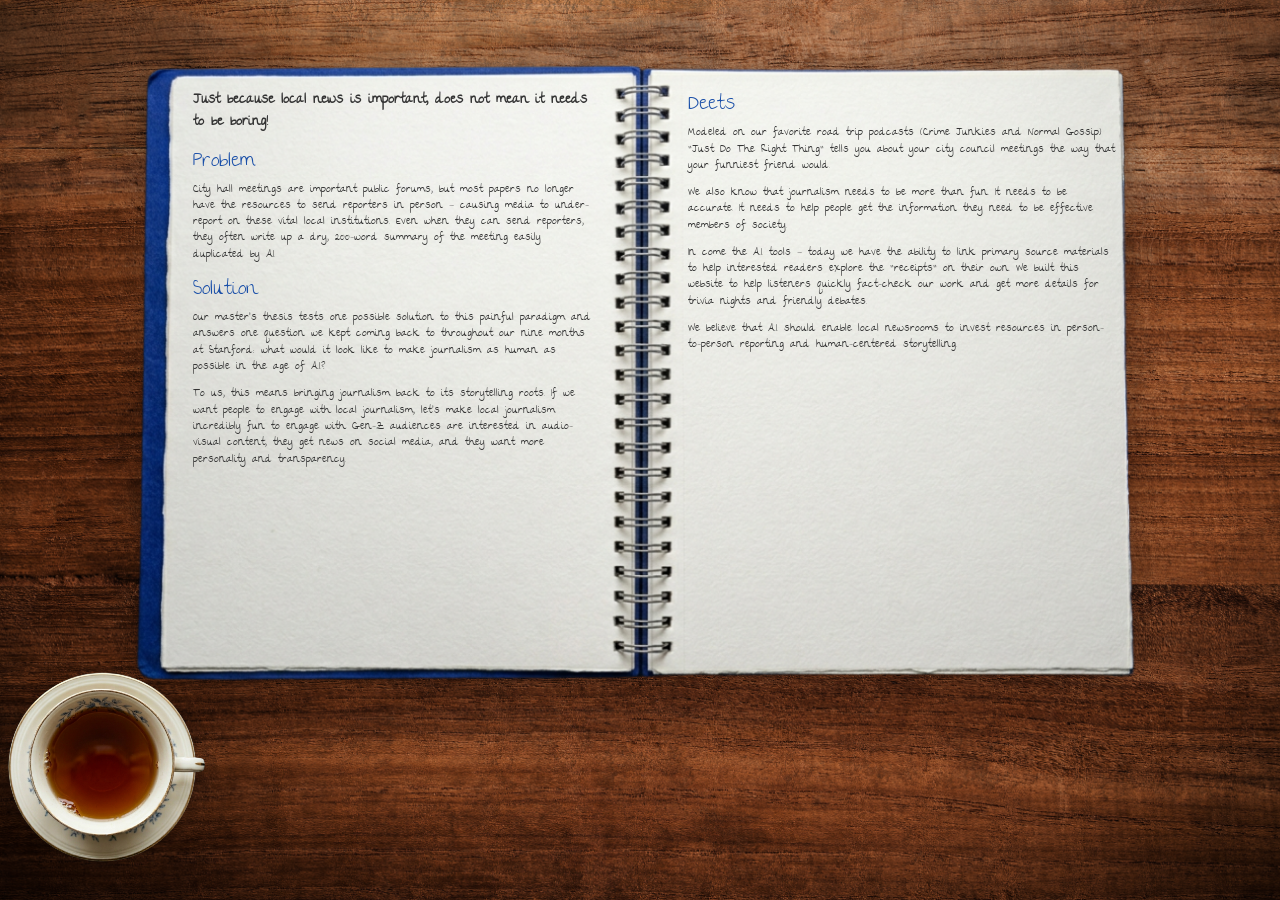
==== about.html @ 514c8c5c "evening edits" ====
<!DOCTYPE html>
<html lang="en">
<head>
  <meta charset="UTF-8">
  <meta name="viewport" content="width=device-width, initial-scale=1.0">
  <title>About — Just Do The Right Thing</title>
  <link rel="preconnect" href="https://fonts.googleapis.com">
  <link href="https://fonts.googleapis.com/css2?family=Caveat:wght@400;600&family=Playfair+Display:ital@1&display=swap" rel="stylesheet">
  <link rel="stylesheet" href="styles.css">
  <style>
    /* Load the Girl Next Door font from local assets */
    @font-face {
      font-family: 'TheGirlNextDoor';
      src: url('assetts/The_Girl_Next_Door/TheGirlNextDoor-Regular.ttf') format('truetype');
    }

    /* Text blocks on each page */
    .about-left-text,
    .about-right-text {
      position: absolute;
      top: 4%;
      left: 4%;
      width: 92%;
      font-family: 'TheGirlNextDoor', cursive;
      font-size: 0.85vw;
      color: #333;
      line-height: 1.5;
      pointer-events: none;
    }

    /* Left page text shifted right to clear the blue ruled edge */
    .about-left-text {
      left: 12%;
      width: 84%;
    }

    /* Paragraph spacing */
    .about-left-text p,
    .about-right-text p {
      margin-bottom: 1em;
    }

    /* Section headings */
    .about-heading {
      display: block;
      font-family: 'TheGirlNextDoor', cursive;
      font-size: 1.6vw;
      color: #1a4fa8;
      margin-top: 0.6em;
      margin-bottom: 0.2em;
    }
    .about-heading:first-child { margin-top: 0; }

    .about-intro-heading {
      display: block;
      font-family: 'TheGirlNextDoor', cursive;
      font-size: 1.1vw;
      font-weight: bold;
      color: #333;
      margin-bottom: 0.8em;
    }

    /* Mobile: font sizes scale up since vw is smaller relative to text */
    @media (max-width: 768px) {
      .about-left-text,
      .about-right-text { font-size: 3.2vw; }
      .about-heading { font-size: 4.2vw; }
    }
  </style>
</head>
<body>

<div class="scene">

  <div class="notebook-wrap">
    <img class="notebook-img" src="assetts/Notebook.png" alt="Open notebook">

    <div class="notebook-overlay">

      <!-- Left page — problem + solution -->
      <div class="nb-page nb-page-left">

        <div class="about-left-text">
          <p class="about-intro-heading">Just because local news is important, does not mean it needs to be boring!</p>

          <span class="about-heading">Problem</span>
          <p>City hall meetings are important public forums, but most papers no longer have the resources to send reporters in person — causing media to under-report on these vital local institutions. Even when they can send reporters, they often write up a dry, 200-word summary of the meeting easily duplicated by AI.</p>

          <span class="about-heading">Solution</span>
          <p>Our master's thesis tests one possible solution to this painful paradigm and answers one question we kept coming back to throughout our nine months at Stanford: what would it look like to make journalism as human as possible in the age of A.I.?</p>
          <p>To us, this means bringing journalism back to its storytelling roots. If we want people to engage with local journalism, let's make local journalism incredibly fun to engage with. Gen-Z audiences are interested in audio-visual content, they get news on social media, and they want more personality and transparency.</p>
        </div>

      </div><!-- /.nb-page-left -->

      <!-- Right page — the deets -->
      <div class="nb-page nb-page-right">

        <div class="about-right-text">
          <span class="about-heading">Deets</span>
          <p>Modeled on our favorite road trip podcasts (Crime Junkies and Normal Gossip) "Just Do The Right Thing" tells you about your city council meetings the way that your funniest friend would.</p>
          <p>We also know that journalism needs to be more than fun. It needs to be accurate. It needs to help people get the information they need to be effective members of society.</p>
          <p>In come the A.I. tools — today we have the ability to link primary source materials to help interested readers explore the "receipts" on their own. We built this website to help listeners quickly fact-check our work and get more details for trivia nights and friendly debates.</p>
          <p>We believe that A.I. should enable local newsrooms to invest resources in person-to-person reporting and human-centered storytelling.</p>
        </div>

      </div><!-- /.nb-page-right -->

    </div><!-- /.notebook-overlay -->
  </div><!-- /.notebook-wrap -->

  <a href="index.html"><img src="assetts/Tea.png" alt="Tea" class="blanket-item tea-item"></a>

</div>

<script src="script.js"></script>
</body>
</html>
---- styles.css ----
/* ── RESET ─────────────────────────────────────────── */
*, *::before, *::after { box-sizing: border-box; margin: 0; padding: 0; }

html, body {
  height: 100%;
  overflow: hidden;
}

/* ── SCENE ─────────────────────────────────────────── */
.scene {
  position: relative;
  width: 100vw;
  height: 100vh;
  overflow: hidden;
  display: flex;
  align-items: center;
  justify-content: center;
  background: url('assetts/Wood.jpeg') center center / cover no-repeat;
}

/* ── BLANKET ITEMS ─────────────────────────────────── */
.blanket-item {
  position: absolute;
  z-index: 1;  /* below notebook-wrap */
  pointer-events: none;
  filter: drop-shadow(2px 4px 10px rgba(0,0,0,0.25));
}



/* ── NOTEBOOK ──────────────────────────────────────── */
/* Notebook image natural size: 1264×841 (ratio ≈ 1.503) */
.notebook-wrap {
  position: relative;
  width: min(100vw, calc(100vh * 1264 / 841));
  height: min(100vh, calc(100vw * 841 / 1264));
  filter: drop-shadow(0 12px 40px rgba(0,0,0,0.35))
          drop-shadow(0 4px 12px rgba(0,0,0,0.2));
}

.notebook-img {
  display: block;
  width: 100%;
  height: 100%;
}

/* ── OVERLAY ───────────────────────────────────────── */
.notebook-overlay {
  position: absolute;
  inset: 0;
  pointer-events: none;
  z-index: 10;
}

/* ── PAGE CONTAINERS ───────────────────────────────────
   Percentages derived from pixel measurements of Notebook.png (1264×841):
     Left page:  x 10.6%–48.0%, y 4.9%–76.9%
     Right page: x 52.3%–88.6%, y 4.9%–76.9%
   ────────────────────────────────────────────────── */
.nb-page {
  position: absolute;
  top: 4.9%;
  height: 72%;        /* 76.9% - 4.9% */
  overflow: hidden;   /* hard boundary — nothing escapes the page */
  pointer-events: none;
}

.nb-page-left {
  left: 10.6%;
  width: 37.4%;       /* 48.0% - 10.6% */
}

.nb-page-right {
  left: 52.3%;
  width: 36.3%;       /* 88.6% - 52.3% */
}

/* ── ITEM BASE ─────────────────────────────────────── */
.nb-item {
  position: absolute;
  pointer-events: auto;
  cursor: pointer;
  transition: transform 0.16s ease, filter 0.16s ease, box-shadow 0.16s ease;
  filter: drop-shadow(2px 4px 8px rgba(0,0,0,0.22));
}

.nb-item img {
  width: 100%;
  display: block;
  object-fit: contain;
}

.nb-item:hover {
  transform: translateY(-4px) scale(1.04);
  filter: drop-shadow(3px 8px 18px rgba(0,0,0,0.32));
  z-index: 20;
}

.nb-item:active {
  transform: translateY(-1px) scale(1.01);
}

/* Non-interactive items */
.stars-item {
  cursor: default;
  pointer-events: none;
}
.stars-item:hover {
  transform: none;
  filter: drop-shadow(2px 4px 8px rgba(0,0,0,0.22));
}

/* ── LEFT PAGE ITEMS ───────────────────────────────── */

.title-item {
  left: 10%;
  top: -2%;
  width: 60%;
  transform: rotate(-1deg);
}
.title-item:hover {
  transform: rotate(-1deg) translateY(-4px) scale(1.04);
}

.ella-polaroid {
  left: 15%;
  top: 35%;
  width: 38%;
  transform: rotate(3deg);   /* leans right, toward Brie */
}
.ella-polaroid:hover {
  transform: rotate(3deg) translateY(-5px) scale(1.05);
}

.brie-polaroid {
  left: 42%;
  top: 35%;
  width: 40%;
  transform: rotate(-3deg);  /* leans left, toward Ella */
  z-index: 2;
}
.brie-polaroid:hover {
  transform: rotate(-3deg) translateY(-5px) scale(1.05);
}

.stars-item {
  left: 50%;
  top: 5%;
  width: 55%;
  z-index: 1;
}

.stanford-item {
  left: 4%;
  top: 65%;
  width: 44%;
  transform: rotate(-1deg);
}
.stanford-item:hover {
  transform: rotate(-1deg) translateY(-4px) scale(1.04);
}

.about-item {
  left: 10%;
  top: 30%;
  font-family: 'Girl Next Door', cursive;
  font-size: 3.6vw;
  font-weight: 600;
  color: #1a4fa8;
  letter-spacing: 0.02em;
  filter: none;
  border-bottom: 0.2vw solid #1a4fa8;
  line-height: 1;
  padding-bottom: 0.2%;
}
.about-item:hover {
  transform: translateY(-3px);
  filter: none;
  color: #0d3282;
}

.radio-item {
  left: 55%;
  bottom: 2%;
  width: 40%;
  text-align: center;
}

.tune-in {
  font-family: 'TheGirlNextDoor', cursive;
  font-size: 1.4vw;
  color: #333;
  margin-top: 2%;
  text-align: center;
}

/* ── POLAROID FRAMES ───────────────────────────────── */
.nb-polaroid {
  background: #fff;
  padding: 3% 3% 13%;
  filter: none;
  box-shadow: 2px 4px 12px rgba(0,0,0,0.22);
}

.nb-polaroid:hover {
  box-shadow: 4px 10px 22px rgba(0,0,0,0.32);
  filter: none;
}

.polaroid-photo {
  width: 100%;
  aspect-ratio: 1;
  background: #ddd8d0;
  overflow: hidden;
}

.polaroid-photo img {
  width: 100%;
  height: 100%;
  object-fit: cover;
  display: block;
}


/* ── EPISODE META ROW ─────────────────────────────────
   Location / governing body / date strip — sits above the
   video on the right page, visible regardless of active tab.
   Re-use on every episode page by adding .nb-meta-row HTML
   directly inside .nb-page-right.
   ────────────────────────────────────────────────── */
.nb-meta-row {
  position: absolute;
  top: 5%;
  left: 5%;
  width: 90%;
  display: flex;
  border: 0.5px solid #1a3a8f;
  opacity: 0.72;
  pointer-events: none;
  z-index: 5;
}
.nb-meta-row span {
  flex: 1;
  border-right: 1.5px solid #1a3a8f;
  color: #1a3a8f;
  font-family: 'Times New Roman', Times, serif;
  font-weight: bold;
  font-size: 1vw;
  text-align: center;
  padding: 0.5% 1%;
}
.nb-meta-row span:last-child {
  border-right: none;
}

/* ── RIGHT PAGE ITEMS ──────────────────────────────── */

.film-item {
  left: 0%;
  top: 1%;
  width: 120%;
}

.platform-item {
  left: 8%;
  top: 45%;
  width: 82%;
}

/* Platform icons — same size, evenly spaced below film strip */
.platform-spotify,
.platform-youtube,
.platform-itunes {
  top: 72%;
  width: 24%;
}

.platform-spotify { left: 5%; }
.platform-youtube { left: 38%; }
.platform-itunes  { left: 71%; }

.vibecheck-item {
  left: 3%;
  top: 58%;
  width: 44%;
}

/* ── NO-ASSET LABELS ───────────────────────────────── */
.no-asset-label {
  font-family: monospace;
  font-size: 1.1vw;
  color: rgba(0,0,0,0.28);
  border: 1px dashed rgba(0,0,0,0.18);
  padding: 6% 10%;
  border-radius: 2px;
  white-space: nowrap;
  display: block;
  text-align: center;
}


/* ── TEA ───────────────────────────────────────────── */
.tea-item {
  position: absolute;
  bottom: 4%;
  right: 78%;
  width: 28vw;
  cursor: pointer;
  z-index: 5;
  pointer-events: auto;
}

/* ── SMALL SCREEN — single page view ──────────────── */
@media (max-width: 768px) {
  .notebook-wrap {
    position: absolute;
    top: 0;
    left: 0;
    width: 100%;
    height: 100%;
    overflow: hidden;
  }

  .notebook-img {
    position: absolute;
    height: 100vh;
    width: auto;
    max-width: none;
    max-height: none;
    left: 50%;
    top: 50%;
    transform: translate(-29%, -50%);
  }

  .notebook-overlay { display: none; }
}
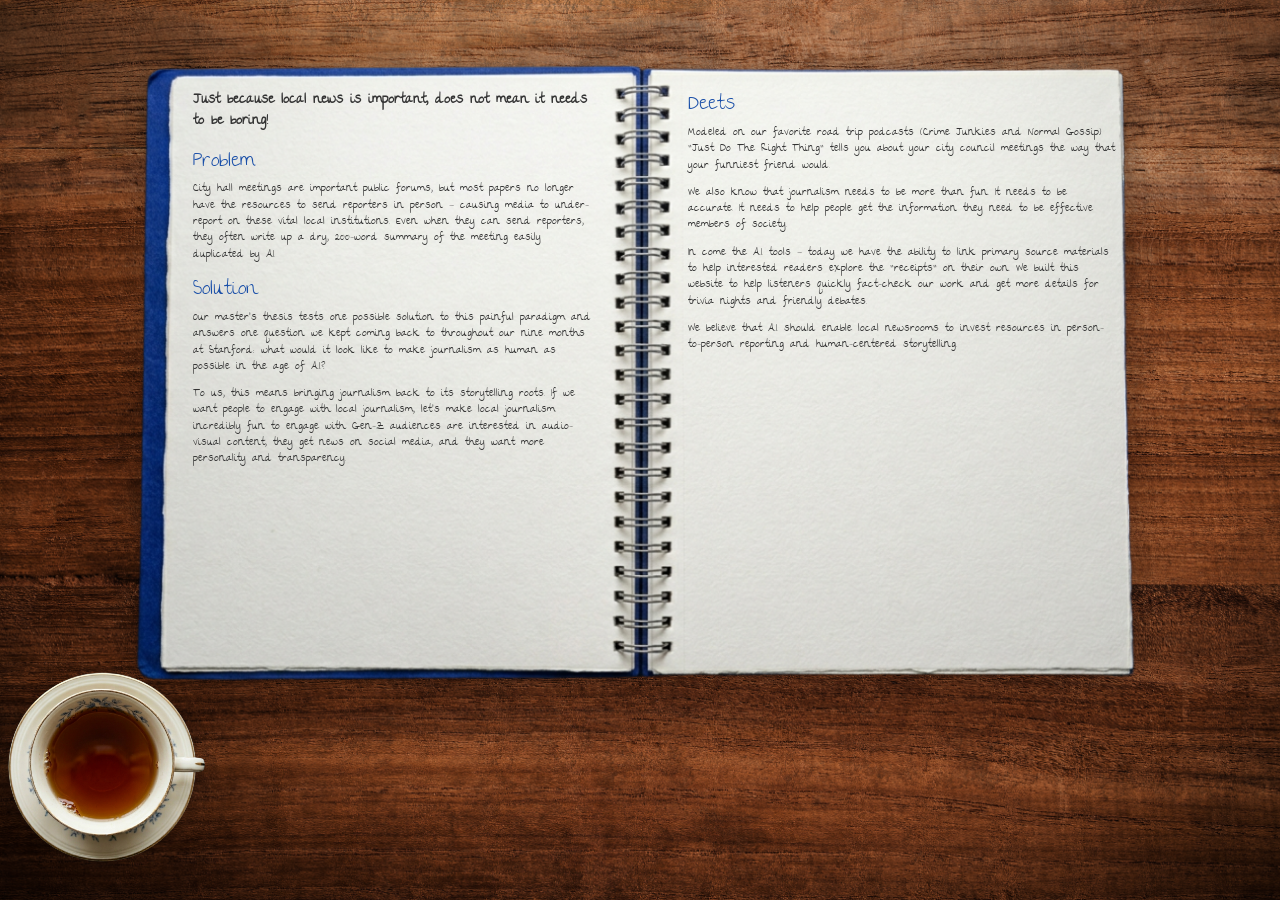
==== commit 3a06c701: "youtube link!" ====
--- a/about.html
+++ b/about.html
@@ -22,7 +22,7 @@
       left: 4%;
       width: 92%;
       font-family: 'TheGirlNextDoor', cursive;
-      font-size: 0.85vw;
+      font-size: 0.85cqw;
       color: #333;
       line-height: 1.5;
       pointer-events: none;
@@ -44,7 +44,7 @@
     .about-heading {
       display: block;
       font-family: 'TheGirlNextDoor', cursive;
-      font-size: 1.6vw;
+      font-size: 1.6cqw;
       color: #1a4fa8;
       margin-top: 0.6em;
       margin-bottom: 0.2em;
@@ -54,7 +54,7 @@
     .about-intro-heading {
       display: block;
       font-family: 'TheGirlNextDoor', cursive;
-      font-size: 1.1vw;
+      font-size: 1.1cqw;
       font-weight: bold;
       color: #333;
       margin-bottom: 0.8em;
@@ -63,8 +63,8 @@
     /* Mobile: font sizes scale up since vw is smaller relative to text */
     @media (max-width: 768px) {
       .about-left-text,
-      .about-right-text { font-size: 3.2vw; }
-      .about-heading { font-size: 4.2vw; }
+      .about-right-text { font-size: 3.2cqw; }
+      .about-heading { font-size: 4.2cqw; }
     }
   </style>
 </head>
--- a/styles.css
+++ b/styles.css
@@ -34,6 +34,7 @@
   position: relative;
   width: min(100vw, calc(100vh * 1264 / 841));
   height: min(100vh, calc(100vw * 841 / 1264));
+  container-type: inline-size;  /* cqw units inside track notebook width, not viewport */
   filter: drop-shadow(0 12px 40px rgba(0,0,0,0.35))
           drop-shadow(0 4px 12px rgba(0,0,0,0.2));
 }
@@ -164,12 +165,12 @@
   left: 10%;
   top: 30%;
   font-family: 'Girl Next Door', cursive;
-  font-size: 3.6vw;
+  font-size: 3.6cqw;
   font-weight: 600;
   color: #1a4fa8;
   letter-spacing: 0.02em;
   filter: none;
-  border-bottom: 0.2vw solid #1a4fa8;
+  border-bottom: 0.2cqw solid #1a4fa8;
   line-height: 1;
   padding-bottom: 0.2%;
 }
@@ -188,7 +189,7 @@
 
 .tune-in {
   font-family: 'TheGirlNextDoor', cursive;
-  font-size: 1.4vw;
+  font-size: 1.4cqw;
   color: #333;
   margin-top: 2%;
   text-align: center;
@@ -245,7 +246,7 @@
   color: #1a3a8f;
   font-family: 'Times New Roman', Times, serif;
   font-weight: bold;
-  font-size: 1vw;
+  font-size: 1cqw;
   text-align: center;
   padding: 0.5% 1%;
 }
@@ -288,7 +289,7 @@
 /* ── NO-ASSET LABELS ───────────────────────────────── */
 .no-asset-label {
   font-family: monospace;
-  font-size: 1.1vw;
+  font-size: 1.1cqw;
   color: rgba(0,0,0,0.28);
   border: 1px dashed rgba(0,0,0,0.18);
   padding: 6% 10%;
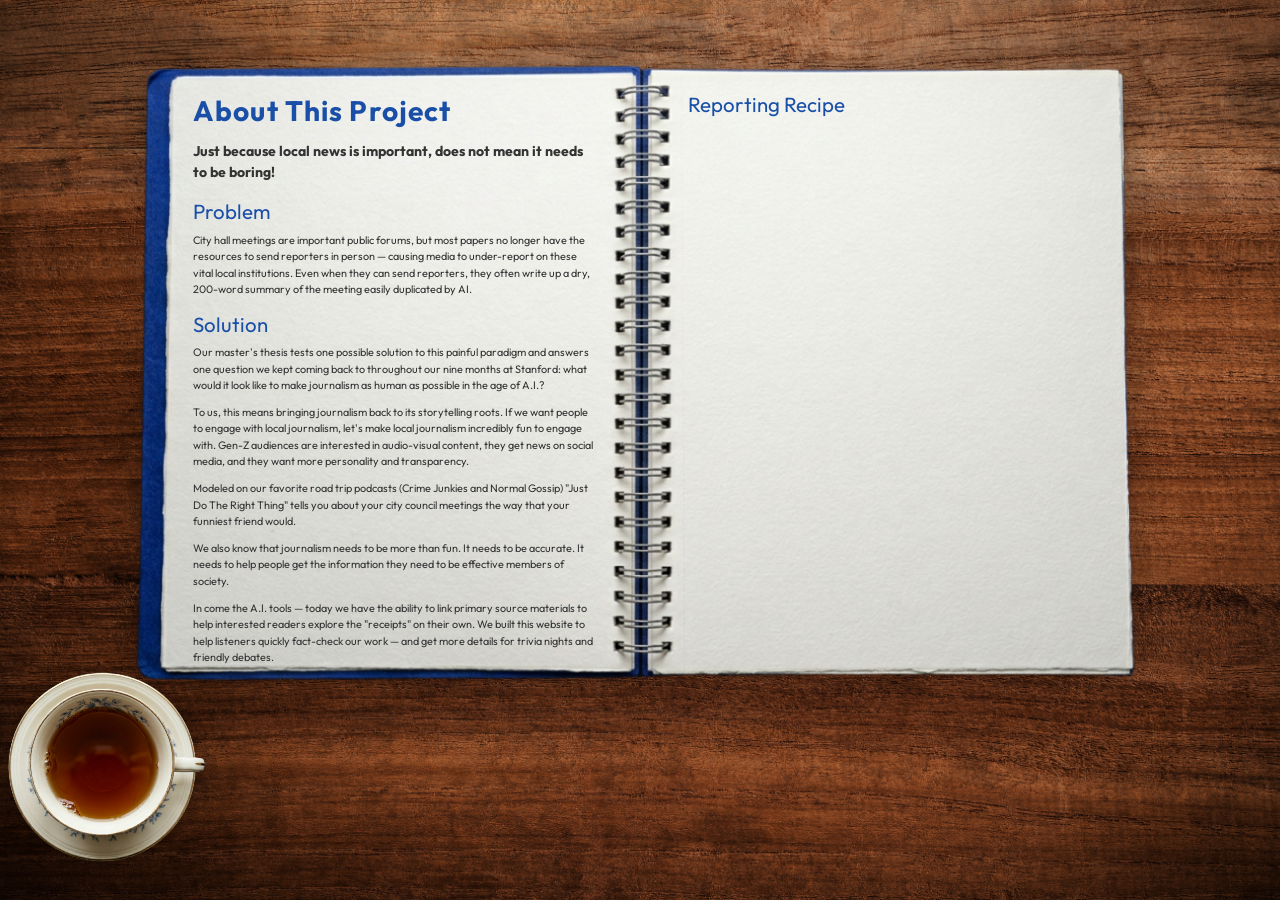
==== commit f46ce3d9: "final push pre-clean up" ====
--- a/about.html
+++ b/about.html
@@ -8,10 +8,9 @@
   <link href="https://fonts.googleapis.com/css2?family=Caveat:wght@400;600&family=Playfair+Display:ital@1&display=swap" rel="stylesheet">
   <link rel="stylesheet" href="styles.css">
   <style>
-    /* Load the Girl Next Door font from local assets */
     @font-face {
-      font-family: 'TheGirlNextDoor';
-      src: url('assetts/The_Girl_Next_Door/TheGirlNextDoor-Regular.ttf') format('truetype');
+      font-family: 'Outfit';
+      src: url('assetts/Outfit/Outfit-VariableFont_wght.ttf') format('truetype');
     }
 
     /* Text blocks on each page */
@@ -21,7 +20,7 @@
       top: 4%;
       left: 4%;
       width: 92%;
-      font-family: 'TheGirlNextDoor', cursive;
+      font-family: 'Outfit', sans-serif;
       font-size: 0.85cqw;
       color: #333;
       line-height: 1.5;
@@ -43,7 +42,7 @@
     /* Section headings */
     .about-heading {
       display: block;
-      font-family: 'TheGirlNextDoor', cursive;
+      font-family: 'Outfit', sans-serif;
       font-size: 1.6cqw;
       color: #1a4fa8;
       margin-top: 0.6em;
@@ -51,9 +50,19 @@
     }
     .about-heading:first-child { margin-top: 0; }
 
+    .about-page-title {
+      display: block;
+      font-family: 'Outfit', sans-serif;
+      font-size: 2.2cqw;
+      font-weight: 700;
+      color: #1a4fa8;
+      letter-spacing: 0.04em;
+      margin-bottom: 0.3em;
+    }
+
     .about-intro-heading {
       display: block;
-      font-family: 'TheGirlNextDoor', cursive;
+      font-family: 'Outfit', sans-serif;
       font-size: 1.1cqw;
       font-weight: bold;
       color: #333;
@@ -81,6 +90,7 @@
       <div class="nb-page nb-page-left">
 
         <div class="about-left-text">
+          <span class="about-page-title">About This Project</span>
           <p class="about-intro-heading">Just because local news is important, does not mean it needs to be boring!</p>
 
           <span class="about-heading">Problem</span>
@@ -89,6 +99,10 @@
           <span class="about-heading">Solution</span>
           <p>Our master's thesis tests one possible solution to this painful paradigm and answers one question we kept coming back to throughout our nine months at Stanford: what would it look like to make journalism as human as possible in the age of A.I.?</p>
           <p>To us, this means bringing journalism back to its storytelling roots. If we want people to engage with local journalism, let's make local journalism incredibly fun to engage with. Gen-Z audiences are interested in audio-visual content, they get news on social media, and they want more personality and transparency.</p>
+          <p>Modeled on our favorite road trip podcasts (Crime Junkies and Normal Gossip) "Just Do The Right Thing" tells you about your city council meetings the way that your funniest friend would.</p>
+          <p>We also know that journalism needs to be more than fun. It needs to be accurate. It needs to help people get the information they need to be effective members of society.</p>
+          <p>In come the A.I. tools — today we have the ability to link primary source materials to help interested readers explore the "receipts" on their own. We built this website to help listeners quickly fact-check our work — and get more details for trivia nights and friendly debates.</p>
+          <p>We believe that A.I. should enable local newsrooms to invest resources in person-to-person reporting and human-centered storytelling. These tools in no way replaced our reporting or informed our editorial framing. They helped us move faster and deliver more.</p>
         </div>
 
       </div><!-- /.nb-page-left -->
@@ -97,11 +111,7 @@
       <div class="nb-page nb-page-right">
 
         <div class="about-right-text">
-          <span class="about-heading">Deets</span>
-          <p>Modeled on our favorite road trip podcasts (Crime Junkies and Normal Gossip) "Just Do The Right Thing" tells you about your city council meetings the way that your funniest friend would.</p>
-          <p>We also know that journalism needs to be more than fun. It needs to be accurate. It needs to help people get the information they need to be effective members of society.</p>
-          <p>In come the A.I. tools — today we have the ability to link primary source materials to help interested readers explore the "receipts" on their own. We built this website to help listeners quickly fact-check our work and get more details for trivia nights and friendly debates.</p>
-          <p>We believe that A.I. should enable local newsrooms to invest resources in person-to-person reporting and human-centered storytelling.</p>
+          <span class="about-heading">Reporting Recipe</span>
         </div>
 
       </div><!-- /.nb-page-right -->
--- a/styles.css
+++ b/styles.css
@@ -116,112 +116,81 @@
 .title-item {
   left: 10%;
   top: -2%;
-  width: 60%;
+  width: 80%;
   transform: rotate(-1deg);
 }
 .title-item:hover {
   transform: rotate(-1deg) translateY(-4px) scale(1.04);
 }
 
+/* Group container — the whole unit lifts and clicks together */
+.team-polaroid-group {
+  left: 35%;
+  top: 37%;
+  width: 65%;
+  height: 60%;
+}
+
+/* Positions are now relative to the group, not the page */
 .ella-polaroid {
-  left: 15%;
-  top: 35%;
-  width: 38%;
-  transform: rotate(3deg);   /* leans right, toward Brie */
-}
-.ella-polaroid:hover {
-  transform: rotate(3deg) translateY(-5px) scale(1.05);
+  position: absolute;
+  left: 42%;
+  top: 38%;
+  width: 58%;
+  transform: rotate(3deg);
+}
+.ella-polaroid img {
+  width: 100%;
+  display: block;
+  object-fit: contain;
 }
 
 .brie-polaroid {
-  left: 42%;
-  top: 35%;
-  width: 40%;
-  transform: rotate(-3deg);  /* leans left, toward Ella */
+  position: absolute;
+  left: 6%;
+  top: 5%;
+  width: 62%;
+  transform: rotate(-3deg);
   z-index: 2;
 }
-.brie-polaroid:hover {
-  transform: rotate(-3deg) translateY(-5px) scale(1.05);
+.brie-polaroid img {
+  width: 100%;
+  display: block;
+  object-fit: contain;
 }
 
 .stars-item {
   left: 50%;
-  top: 5%;
+  top: 15%;
   width: 55%;
   z-index: 1;
 }
 
 .stanford-item {
-  left: 4%;
-  top: 65%;
-  width: 44%;
+  left: 2%;
+  top: 50%;
+  width: 64%;
   transform: rotate(-1deg);
 }
 .stanford-item:hover {
   transform: rotate(-1deg) translateY(-4px) scale(1.04);
 }
 
-.about-item {
-  left: 10%;
-  top: 30%;
-  font-family: 'Girl Next Door', cursive;
-  font-size: 3.6cqw;
-  font-weight: 600;
-  color: #1a4fa8;
-  letter-spacing: 0.02em;
-  filter: none;
-  border-bottom: 0.2cqw solid #1a4fa8;
-  line-height: 1;
-  padding-bottom: 0.2%;
-}
-.about-item:hover {
-  transform: translateY(-3px);
-  filter: none;
-  color: #0d3282;
-}
 
 .radio-item {
-  left: 55%;
-  bottom: 2%;
-  width: 40%;
+  left: 50%;
+  bottom: 4%;
+  width: 35%;
   text-align: center;
 }
 
 .tune-in {
   font-family: 'TheGirlNextDoor', cursive;
-  font-size: 1.4cqw;
+  font-size: 1.3cqw;
   color: #333;
   margin-top: 2%;
   text-align: center;
 }
-
-/* ── POLAROID FRAMES ───────────────────────────────── */
-.nb-polaroid {
-  background: #fff;
-  padding: 3% 3% 13%;
-  filter: none;
-  box-shadow: 2px 4px 12px rgba(0,0,0,0.22);
-}
-
-.nb-polaroid:hover {
-  box-shadow: 4px 10px 22px rgba(0,0,0,0.32);
-  filter: none;
-}
-
-.polaroid-photo {
-  width: 100%;
-  aspect-ratio: 1;
-  background: #ddd8d0;
-  overflow: hidden;
-}
-
-.polaroid-photo img {
-  width: 100%;
-  height: 100%;
-  object-fit: cover;
-  display: block;
-}
-
 
 /* ── EPISODE META ROW ─────────────────────────────────
    Location / governing body / date strip — sits above the
@@ -231,7 +200,7 @@
    ────────────────────────────────────────────────── */
 .nb-meta-row {
   position: absolute;
-  top: 5%;
+  top: 6%;
   left: 5%;
   width: 90%;
   display: flex;
@@ -256,11 +225,6 @@
 
 /* ── RIGHT PAGE ITEMS ──────────────────────────────── */
 
-.film-item {
-  left: 0%;
-  top: 1%;
-  width: 120%;
-}
 
 .platform-item {
   left: 8%;
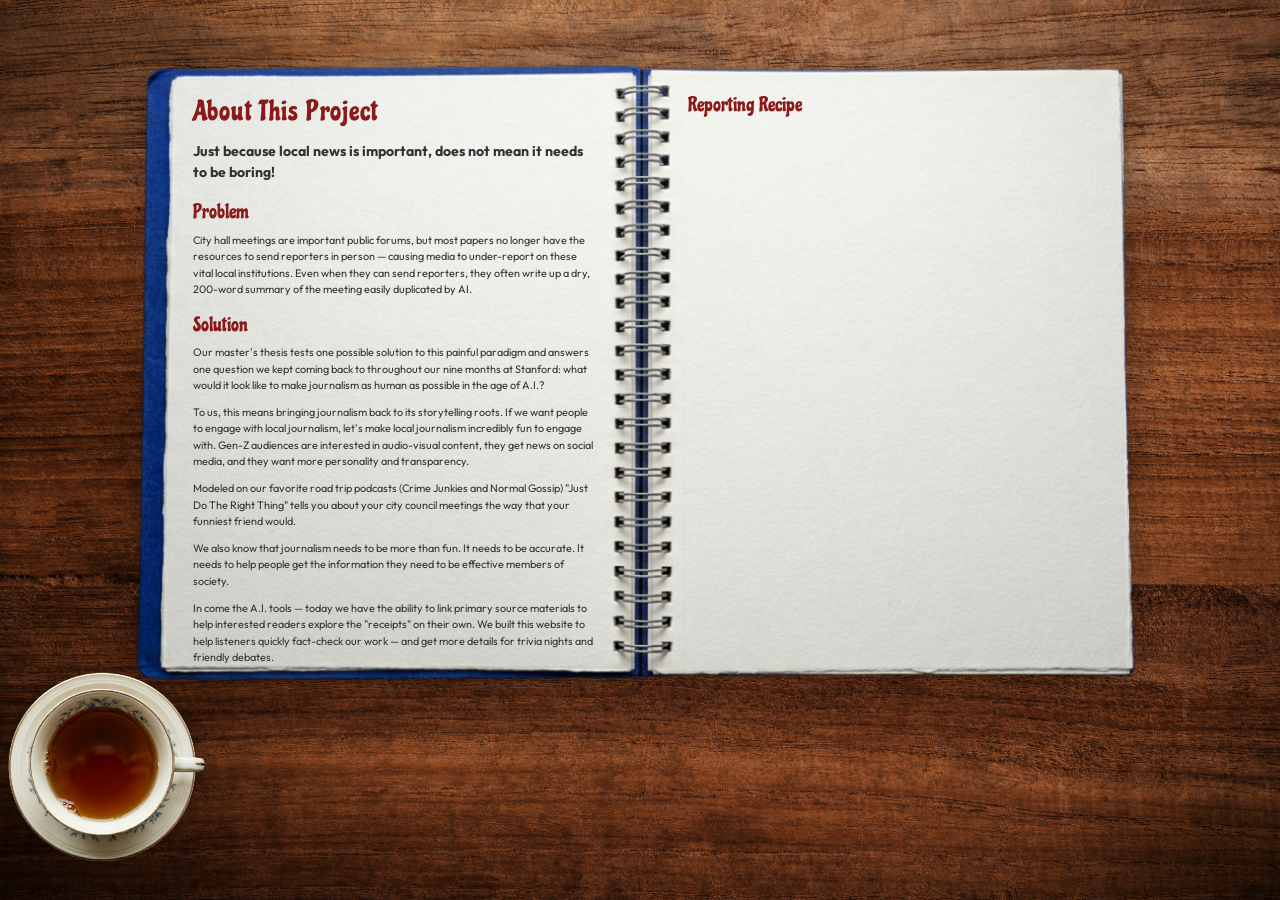
==== commit 773884c5: "clean base" ====
--- a/about.html
+++ b/about.html
@@ -4,13 +4,16 @@
   <meta charset="UTF-8">
   <meta name="viewport" content="width=device-width, initial-scale=1.0">
   <title>About — Just Do The Right Thing</title>
-  <link rel="preconnect" href="https://fonts.googleapis.com">
-  <link href="https://fonts.googleapis.com/css2?family=Caveat:wght@400;600&family=Playfair+Display:ital@1&display=swap" rel="stylesheet">
   <link rel="stylesheet" href="styles.css">
   <style>
     @font-face {
       font-family: 'Outfit';
       src: url('assetts/Outfit/Outfit-VariableFont_wght.ttf') format('truetype');
+    }
+
+    @font-face {
+      font-family: 'Chicle';
+      src: url('assetts/Chicle/Chicle-Regular.ttf') format('truetype');
     }
 
     /* Text blocks on each page */
@@ -42,9 +45,9 @@
     /* Section headings */
     .about-heading {
       display: block;
-      font-family: 'Outfit', sans-serif;
+      font-family: 'Chicle', cursive;
       font-size: 1.6cqw;
-      color: #1a4fa8;
+      color: #8b1a1a;
       margin-top: 0.6em;
       margin-bottom: 0.2em;
     }
@@ -52,10 +55,9 @@
 
     .about-page-title {
       display: block;
-      font-family: 'Outfit', sans-serif;
+      font-family: 'Chicle', cursive;
       font-size: 2.2cqw;
-      font-weight: 700;
-      color: #1a4fa8;
+      color: #8b1a1a;
       letter-spacing: 0.04em;
       margin-bottom: 0.3em;
     }
--- a/styles.css
+++ b/styles.css
@@ -101,16 +101,6 @@
   transform: translateY(-1px) scale(1.01);
 }
 
-/* Non-interactive items */
-.stars-item {
-  cursor: default;
-  pointer-events: none;
-}
-.stars-item:hover {
-  transform: none;
-  filter: drop-shadow(2px 4px 8px rgba(0,0,0,0.22));
-}
-
 /* ── LEFT PAGE ITEMS ───────────────────────────────── */
 
 .title-item {
@@ -157,13 +147,6 @@
   width: 100%;
   display: block;
   object-fit: contain;
-}
-
-.stars-item {
-  left: 50%;
-  top: 15%;
-  width: 55%;
-  z-index: 1;
 }
 
 .stanford-item {
@@ -222,47 +205,6 @@
 .nb-meta-row span:last-child {
   border-right: none;
 }
-
-/* ── RIGHT PAGE ITEMS ──────────────────────────────── */
-
-
-.platform-item {
-  left: 8%;
-  top: 45%;
-  width: 82%;
-}
-
-/* Platform icons — same size, evenly spaced below film strip */
-.platform-spotify,
-.platform-youtube,
-.platform-itunes {
-  top: 72%;
-  width: 24%;
-}
-
-.platform-spotify { left: 5%; }
-.platform-youtube { left: 38%; }
-.platform-itunes  { left: 71%; }
-
-.vibecheck-item {
-  left: 3%;
-  top: 58%;
-  width: 44%;
-}
-
-/* ── NO-ASSET LABELS ───────────────────────────────── */
-.no-asset-label {
-  font-family: monospace;
-  font-size: 1.1cqw;
-  color: rgba(0,0,0,0.28);
-  border: 1px dashed rgba(0,0,0,0.18);
-  padding: 6% 10%;
-  border-radius: 2px;
-  white-space: nowrap;
-  display: block;
-  text-align: center;
-}
-
 
 /* ── TEA ───────────────────────────────────────────── */
 .tea-item {
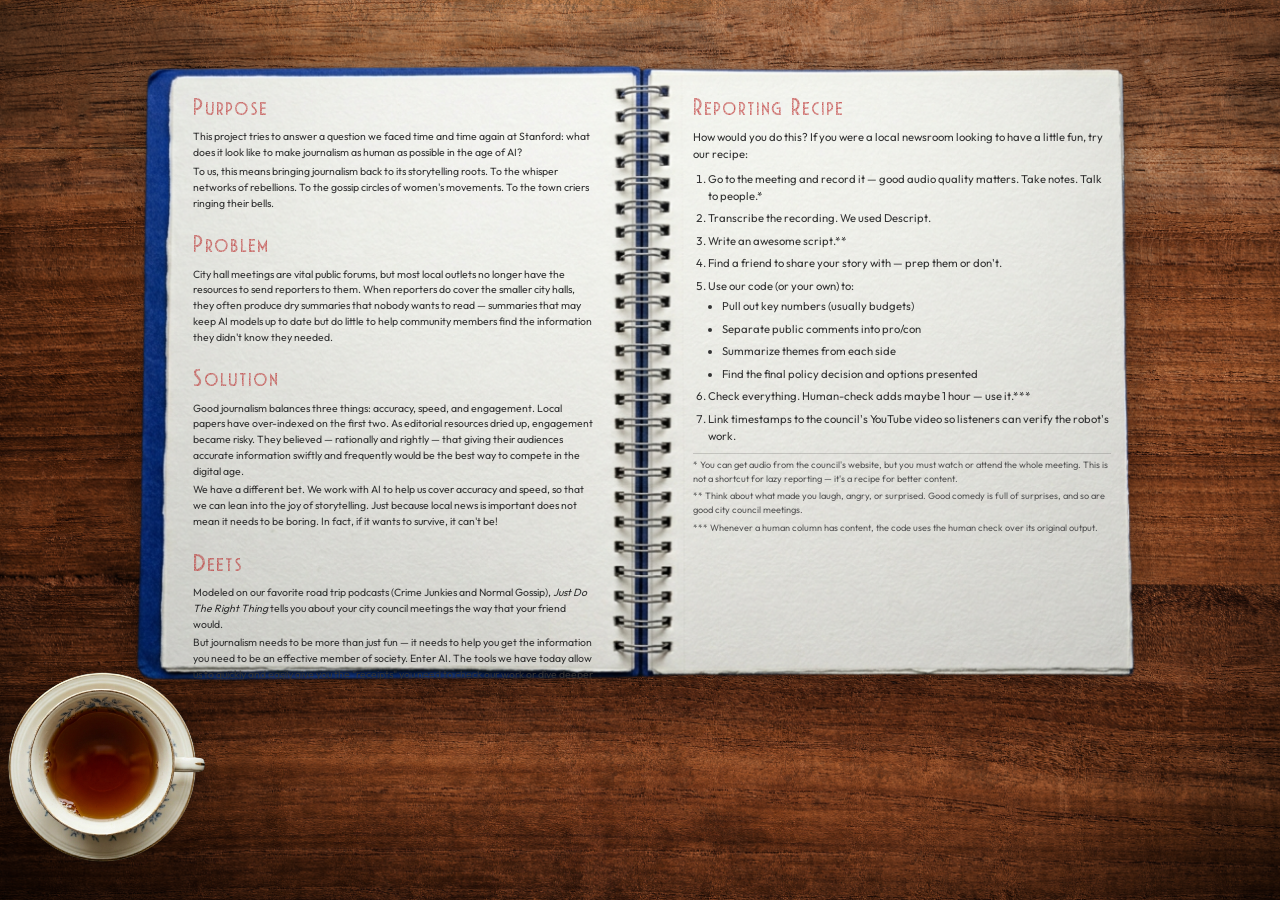
==== commit c2fc3482: "pre-pages" ====
--- a/about.html
+++ b/about.html
@@ -6,76 +6,91 @@
   <title>About — Just Do The Right Thing</title>
   <link rel="stylesheet" href="styles.css">
   <style>
+    /* Outfit — body text */
     @font-face {
       font-family: 'Outfit';
       src: url('assetts/Outfit/Outfit-VariableFont_wght.ttf') format('truetype');
     }
 
+    /* VibeCheck — section headings */
     @font-face {
-      font-family: 'Chicle';
-      src: url('assetts/Chicle/Chicle-Regular.ttf') format('truetype');
+      font-family: 'VibeCheck';
+      src: url('assetts/VibeCheck.ttf') format('truetype');
     }
 
-    /* Text blocks on each page */
+    /* Text block shared styles */
     .about-left-text,
     .about-right-text {
       position: absolute;
       top: 4%;
-      left: 4%;
-      width: 92%;
+      left: 12%;
+      width: 84%;
       font-family: 'Outfit', sans-serif;
-      font-size: 0.85cqw;
       color: #333;
       line-height: 1.5;
       pointer-events: none;
     }
 
-    /* Left page text shifted right to clear the blue ruled edge */
-    .about-left-text {
-      left: 12%;
-      width: 84%;
+    /* Left has 4 sections — slightly smaller to fit */
+    .about-left-text { font-size: 0.82cqw; }
+
+    /* Right is Reporting Recipe only — room for bigger text */
+    .about-right-text {
+      left: 5%;
+      width: 90%;
+      font-size: 0.88cqw;
     }
 
-    /* Paragraph spacing */
-    .about-left-text p,
-    .about-right-text p {
-      margin-bottom: 1em;
-    }
+    /* Paragraph spacing — tighter on left to fit more content */
+    .about-left-text p { margin-bottom: 0.3em; }
+    .about-right-text p { margin-bottom: 0.7em; }
 
-    /* Section headings */
+    /* VibeCheck section headings — blue paper texture matching other pages */
     .about-heading {
       display: block;
-      font-family: 'Chicle', cursive;
-      font-size: 1.6cqw;
-      color: #8b1a1a;
-      margin-top: 0.6em;
+      font-family: 'VibeCheck', serif;
+      font-size: 1.8cqw;
+      background-image: url('assetts/texture-blue.svg');
+      background-clip: text;
+      -webkit-background-clip: text;
+      color: transparent;
+      margin-top: 0.7em;
       margin-bottom: 0.2em;
     }
     .about-heading:first-child { margin-top: 0; }
 
-    .about-page-title {
-      display: block;
-      font-family: 'Chicle', cursive;
-      font-size: 2.2cqw;
-      color: #8b1a1a;
-      letter-spacing: 0.04em;
-      margin-bottom: 0.3em;
+    /* Numbered recipe list */
+    .recipe-list {
+      padding-left: 1.4em;
+      margin: 0.4em 0 0.7em;
+    }
+    .recipe-list li {
+      margin-bottom: 0.5em;
     }
 
-    .about-intro-heading {
-      display: block;
-      font-family: 'Outfit', sans-serif;
-      font-size: 1.1cqw;
-      font-weight: bold;
-      color: #333;
-      margin-bottom: 0.8em;
+    /* Nested sub-list for "Use our code" step */
+    .recipe-list ul {
+      list-style: disc;
+      padding-left: 1.2em;
+      margin-top: 0.3em;
     }
 
-    /* Mobile: font sizes scale up since vw is smaller relative to text */
+    /* Footnotes — smaller, slightly muted */
+    .about-footnotes {
+      font-size: 0.72cqw;
+      color: #555;
+      margin-top: 0.8em;
+      border-top: 1px solid rgba(0,0,0,0.15);
+      padding-top: 0.5em;
+    }
+    .about-footnotes p { margin-bottom: 0.4em; }
+
+    /* Mobile */
     @media (max-width: 768px) {
       .about-left-text,
-      .about-right-text { font-size: 3.2cqw; }
-      .about-heading { font-size: 4.2cqw; }
+      .about-right-text { font-size: 3cqw; }
+      .about-heading     { font-size: 4.5cqw; }
+      .about-footnotes   { font-size: 2.4cqw; }
     }
   </style>
 </head>
@@ -88,32 +103,61 @@
 
     <div class="notebook-overlay">
 
-      <!-- Left page — problem + solution -->
+      <!-- Left page — Purpose, Problem, Solution, Deets -->
       <div class="nb-page nb-page-left">
 
         <div class="about-left-text">
-          <span class="about-page-title">About This Project</span>
-          <p class="about-intro-heading">Just because local news is important, does not mean it needs to be boring!</p>
+
+          <span class="about-heading">Purpose</span>
+          <p>This project tries to answer a question we faced time and time again at Stanford: what does it look like to make journalism as human as possible in the age of AI?</p>
+          <p>To us, this means bringing journalism back to its storytelling roots. To the whisper networks of rebellions. To the gossip circles of women's movements. To the town criers ringing their bells.</p>
 
           <span class="about-heading">Problem</span>
-          <p>City hall meetings are important public forums, but most papers no longer have the resources to send reporters in person — causing media to under-report on these vital local institutions. Even when they can send reporters, they often write up a dry, 200-word summary of the meeting easily duplicated by AI.</p>
+          <p>City hall meetings are vital public forums, but most local outlets no longer have the resources to send reporters to them. When reporters do cover the smaller city halls, they often produce dry summaries that nobody wants to read — summaries that may keep AI models up to date but do little to help community members find the information they didn't know they needed.</p>
 
           <span class="about-heading">Solution</span>
-          <p>Our master's thesis tests one possible solution to this painful paradigm and answers one question we kept coming back to throughout our nine months at Stanford: what would it look like to make journalism as human as possible in the age of A.I.?</p>
-          <p>To us, this means bringing journalism back to its storytelling roots. If we want people to engage with local journalism, let's make local journalism incredibly fun to engage with. Gen-Z audiences are interested in audio-visual content, they get news on social media, and they want more personality and transparency.</p>
-          <p>Modeled on our favorite road trip podcasts (Crime Junkies and Normal Gossip) "Just Do The Right Thing" tells you about your city council meetings the way that your funniest friend would.</p>
-          <p>We also know that journalism needs to be more than fun. It needs to be accurate. It needs to help people get the information they need to be effective members of society.</p>
-          <p>In come the A.I. tools — today we have the ability to link primary source materials to help interested readers explore the "receipts" on their own. We built this website to help listeners quickly fact-check our work — and get more details for trivia nights and friendly debates.</p>
-          <p>We believe that A.I. should enable local newsrooms to invest resources in person-to-person reporting and human-centered storytelling. These tools in no way replaced our reporting or informed our editorial framing. They helped us move faster and deliver more.</p>
+          <p>Good journalism balances three things: accuracy, speed, and engagement. Local papers have over-indexed on the first two. As editorial resources dried up, engagement became risky. They believed — rationally and rightly — that giving their audiences accurate information swiftly and frequently would be the best way to compete in the digital age.</p>
+          <p>We have a different bet. We work with AI to help us cover accuracy and speed, so that we can lean into the joy of storytelling. Just because local news is important does not mean it needs to be boring. In fact, if it wants to survive, it can't be!</p>
+
+          <span class="about-heading">Deets</span>
+          <p>Modeled on our favorite road trip podcasts (Crime Junkies and Normal Gossip), <em>Just Do The Right Thing</em> tells you about your city council meetings the way that your friend would.</p>
+          <p>But journalism needs to be more than just fun — it needs to help you get the information you need to be an effective member of society. Enter AI. The tools we have today allow us to quickly and easily give you the "receipts" you need to check our work or dive deeper into the topic. Whether you need to know how much they're spending on the park, want to figure out who to vote for, or just gotta win an argument with your neighbor, you have the facts at your fingertips.</p>
+          <p>The receipts we have today are just an initial offering. If you have ideas for more, or for edits, send them our way!</p>
+
         </div>
 
       </div><!-- /.nb-page-left -->
 
-      <!-- Right page — the deets -->
+      <!-- Right page — Reporting Recipe only -->
       <div class="nb-page nb-page-right">
 
         <div class="about-right-text">
+
           <span class="about-heading">Reporting Recipe</span>
+          <p>How would you do this? If you were a local newsroom looking to have a little fun, try our recipe:</p>
+          <ol class="recipe-list">
+            <li>Go to the meeting and record it — good audio quality matters. Take notes. Talk to people.*</li>
+            <li>Transcribe the recording. We used Descript.</li>
+            <li>Write an awesome script.**</li>
+            <li>Find a friend to share your story with — prep them or don't.</li>
+            <li>Use our code (or your own) to:
+              <ul>
+                <li>Pull out key numbers (usually budgets)</li>
+                <li>Separate public comments into pro/con</li>
+                <li>Summarize themes from each side</li>
+                <li>Find the final policy decision and options presented</li>
+              </ul>
+            </li>
+            <li>Check everything. Human-check adds maybe 1 hour — use it.***</li>
+            <li>Link timestamps to the council's YouTube video so listeners can verify the robot's work.</li>
+          </ol>
+
+          <div class="about-footnotes">
+            <p>* You can get audio from the council's website, but you must watch or attend the whole meeting. This is not a shortcut for lazy reporting — it's a recipe for better content.</p>
+            <p>** Think about what made you laugh, angry, or surprised. Good comedy is full of surprises, and so are good city council meetings.</p>
+            <p>*** Whenever a human column has content, the code uses the human check over its original output.</p>
+          </div>
+
         </div>
 
       </div><!-- /.nb-page-right -->
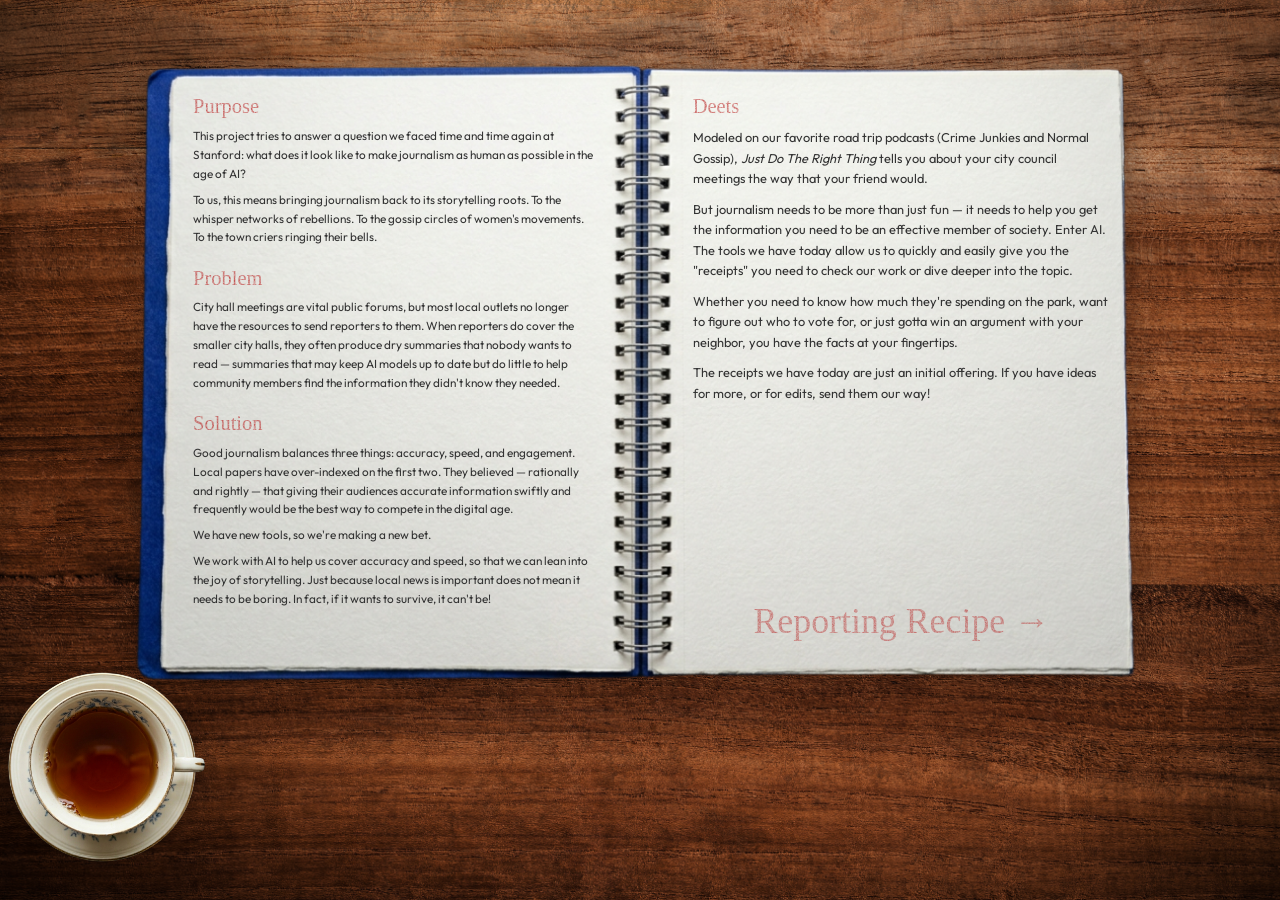
==== commit a314fd26: "little tweaks" ====
--- a/about.html
+++ b/about.html
@@ -6,19 +6,17 @@
   <title>About — Just Do The Right Thing</title>
   <link rel="stylesheet" href="styles.css">
   <style>
-    /* Outfit — body text */
     @font-face {
       font-family: 'Outfit';
       src: url('assetts/Outfit/Outfit-VariableFont_wght.ttf') format('truetype');
     }
 
-    /* VibeCheck — section headings */
     @font-face {
       font-family: 'VibeCheck';
       src: url('assetts/VibeCheck.ttf') format('truetype');
     }
 
-    /* Text block shared styles */
+    /* Shared text block base */
     .about-left-text,
     .about-right-text {
       position: absolute;
@@ -27,29 +25,30 @@
       width: 84%;
       font-family: 'Outfit', sans-serif;
       color: #333;
-      line-height: 1.5;
+      line-height: 1.6;
       pointer-events: none;
     }
 
-    /* Left has 4 sections — slightly smaller to fit */
-    .about-left-text { font-size: 0.82cqw; }
+    /* Left — 3 sections, room to breathe */
+    .about-left-text {
+      font-size: 0.92cqw;
+    }
 
-    /* Right is Reporting Recipe only — room for bigger text */
+    /* Right — Deets only, even more room */
     .about-right-text {
       left: 5%;
       width: 90%;
-      font-size: 0.88cqw;
+      font-size: 1cqw;
     }
 
-    /* Paragraph spacing — tighter on left to fit more content */
-    .about-left-text p { margin-bottom: 0.3em; }
-    .about-right-text p { margin-bottom: 0.7em; }
+    .about-left-text p  { margin-bottom: 0.6em; }
+    .about-right-text p { margin-bottom: 0.8em; }
 
-    /* VibeCheck section headings — blue paper texture matching other pages */
+    /* VibeCheck section headings */
     .about-heading {
       display: block;
       font-family: 'VibeCheck', serif;
-      font-size: 1.8cqw;
+      font-size: 1.6cqw;
       background-image: url('assetts/texture-blue.svg');
       background-clip: text;
       -webkit-background-clip: text;
@@ -59,38 +58,36 @@
     }
     .about-heading:first-child { margin-top: 0; }
 
-    /* Numbered recipe list */
-    .recipe-list {
-      padding-left: 1.4em;
-      margin: 0.4em 0 0.7em;
+    /* "Reporting Recipe" link — bottom of right page */
+    .about-recipe-link {
+      position: absolute;
+      bottom: 6%;
+      left: 5%;
+      width: 90%;
+      text-align: center;
+      font-family: 'VibeCheck', serif;
+      font-size: 2.8cqw;
+      background-image: url('assetts/texture-blue.svg');
+      background-clip: text;
+      -webkit-background-clip: text;
+      color: transparent;
+      text-decoration: none;
+      pointer-events: auto;
+      opacity: 0.75;
+      transition: opacity 0.15s, transform 0.12s;
+      display: block;
     }
-    .recipe-list li {
-      margin-bottom: 0.5em;
+    .about-recipe-link:hover {
+      opacity: 1;
+      transform: translateY(-2px);
     }
-
-    /* Nested sub-list for "Use our code" step */
-    .recipe-list ul {
-      list-style: disc;
-      padding-left: 1.2em;
-      margin-top: 0.3em;
-    }
-
-    /* Footnotes — smaller, slightly muted */
-    .about-footnotes {
-      font-size: 0.72cqw;
-      color: #555;
-      margin-top: 0.8em;
-      border-top: 1px solid rgba(0,0,0,0.15);
-      padding-top: 0.5em;
-    }
-    .about-footnotes p { margin-bottom: 0.4em; }
 
     /* Mobile */
     @media (max-width: 768px) {
       .about-left-text,
       .about-right-text { font-size: 3cqw; }
       .about-heading     { font-size: 4.5cqw; }
-      .about-footnotes   { font-size: 2.4cqw; }
+      .about-recipe-link { font-size: 6cqw; }
     }
   </style>
 </head>
@@ -103,7 +100,7 @@
 
     <div class="notebook-overlay">
 
-      <!-- Left page — Purpose, Problem, Solution, Deets -->
+      <!-- Left page — Purpose, Problem, Solution -->
       <div class="nb-page nb-page-left">
 
         <div class="about-left-text">
@@ -116,49 +113,29 @@
           <p>City hall meetings are vital public forums, but most local outlets no longer have the resources to send reporters to them. When reporters do cover the smaller city halls, they often produce dry summaries that nobody wants to read — summaries that may keep AI models up to date but do little to help community members find the information they didn't know they needed.</p>
 
           <span class="about-heading">Solution</span>
-          <p>Good journalism balances three things: accuracy, speed, and engagement. Local papers have over-indexed on the first two. As editorial resources dried up, engagement became risky. They believed — rationally and rightly — that giving their audiences accurate information swiftly and frequently would be the best way to compete in the digital age.</p>
-          <p>We have a different bet. We work with AI to help us cover accuracy and speed, so that we can lean into the joy of storytelling. Just because local news is important does not mean it needs to be boring. In fact, if it wants to survive, it can't be!</p>
-
-          <span class="about-heading">Deets</span>
-          <p>Modeled on our favorite road trip podcasts (Crime Junkies and Normal Gossip), <em>Just Do The Right Thing</em> tells you about your city council meetings the way that your friend would.</p>
-          <p>But journalism needs to be more than just fun — it needs to help you get the information you need to be an effective member of society. Enter AI. The tools we have today allow us to quickly and easily give you the "receipts" you need to check our work or dive deeper into the topic. Whether you need to know how much they're spending on the park, want to figure out who to vote for, or just gotta win an argument with your neighbor, you have the facts at your fingertips.</p>
-          <p>The receipts we have today are just an initial offering. If you have ideas for more, or for edits, send them our way!</p>
+          <p>Good journalism balances three things: accuracy, speed, and engagement. Local papers have over-indexed on the first two. They believed — rationally and rightly — that giving their audiences accurate information swiftly and frequently would be the best way to compete in the digital age.</p>
+          <p>We have new tools, so we're making a new bet.</p> 
+          <p>We work with AI to help us cover accuracy and speed, so that we can lean into the joy of storytelling. Just because local news is important does not mean it needs to be boring. In fact, if it wants to survive, it can't be!</p>
 
         </div>
 
       </div><!-- /.nb-page-left -->
 
-      <!-- Right page — Reporting Recipe only -->
+      <!-- Right page — Deets + Reporting Recipe link -->
       <div class="nb-page nb-page-right">
 
         <div class="about-right-text">
 
-          <span class="about-heading">Reporting Recipe</span>
-          <p>How would you do this? If you were a local newsroom looking to have a little fun, try our recipe:</p>
-          <ol class="recipe-list">
-            <li>Go to the meeting and record it — good audio quality matters. Take notes. Talk to people.*</li>
-            <li>Transcribe the recording. We used Descript.</li>
-            <li>Write an awesome script.**</li>
-            <li>Find a friend to share your story with — prep them or don't.</li>
-            <li>Use our code (or your own) to:
-              <ul>
-                <li>Pull out key numbers (usually budgets)</li>
-                <li>Separate public comments into pro/con</li>
-                <li>Summarize themes from each side</li>
-                <li>Find the final policy decision and options presented</li>
-              </ul>
-            </li>
-            <li>Check everything. Human-check adds maybe 1 hour — use it.***</li>
-            <li>Link timestamps to the council's YouTube video so listeners can verify the robot's work.</li>
-          </ol>
-
-          <div class="about-footnotes">
-            <p>* You can get audio from the council's website, but you must watch or attend the whole meeting. This is not a shortcut for lazy reporting — it's a recipe for better content.</p>
-            <p>** Think about what made you laugh, angry, or surprised. Good comedy is full of surprises, and so are good city council meetings.</p>
-            <p>*** Whenever a human column has content, the code uses the human check over its original output.</p>
-          </div>
+          <span class="about-heading">Deets</span>
+          <p>Modeled on our favorite road trip podcasts (Crime Junkies and Normal Gossip), <em>Just Do The Right Thing</em> tells you about your city council meetings the way that your friend would.</p>
+          <p>But journalism needs to be more than just fun — it needs to help you get the information you need to be an effective member of society. Enter AI. The tools we have today allow us to quickly and easily give you the "receipts" you need to check our work or dive deeper into the topic. </p>
+          <p> Whether you need to know how much they're spending on the park, want to figure out who to vote for, or just gotta win an argument with your neighbor, you have the facts at your fingertips.</p>
+          <p>The receipts we have today are just an initial offering. If you have ideas for more, or for edits, send them our way!</p>
 
         </div>
+
+        <!-- Clickable link to the Reporting Recipe page -->
+        <a href="recipe.html" class="about-recipe-link">Reporting Recipe →</a>
 
       </div><!-- /.nb-page-right -->
 
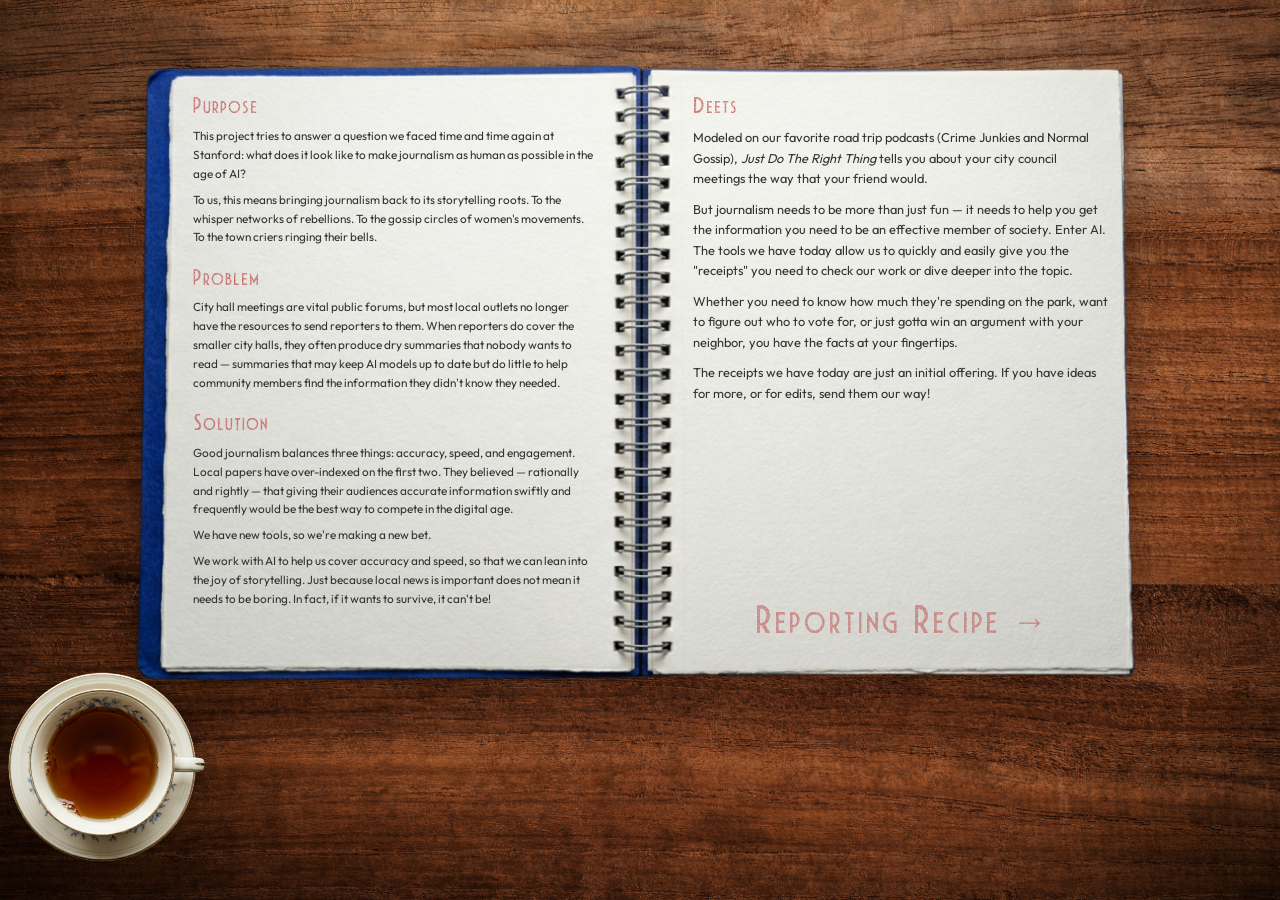
==== commit d056c3e1: "font" ====
--- a/about.html
+++ b/about.html
@@ -13,7 +13,7 @@
 
     @font-face {
       font-family: 'VibeCheck';
-      src: url('assetts/VibeCheck.ttf') format('truetype');
+      src: url('assetts/VibeCheck3.ttf') format('truetype');
     }
 
     /* Shared text block base */
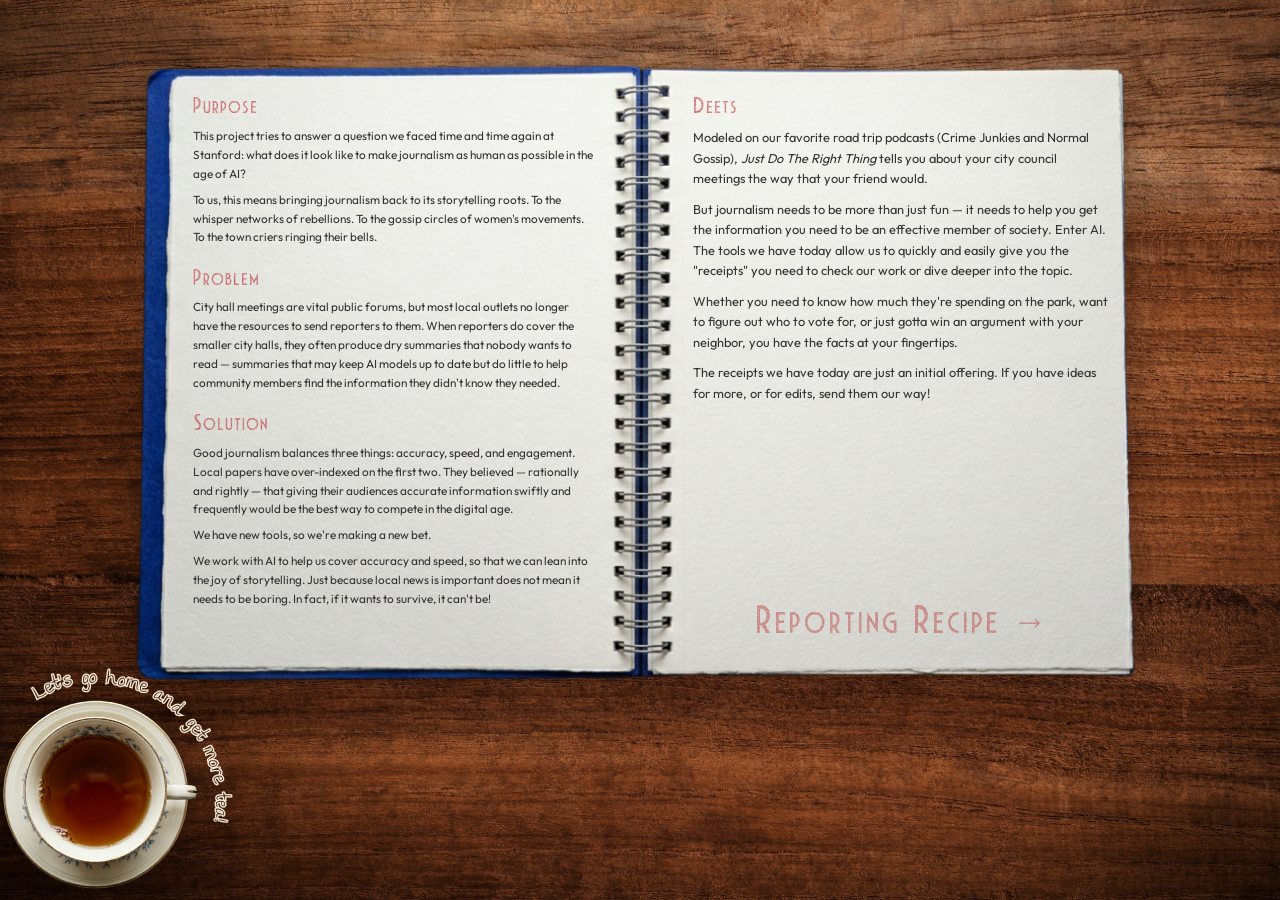
==== commit b36a67ce: "tea cup edits" ====
--- a/about.html
+++ b/about.html
@@ -6,6 +6,11 @@
   <title>About — Just Do The Right Thing</title>
   <link rel="stylesheet" href="styles.css">
   <style>
+    @font-face {
+      font-family: 'TheGirlNextDoor';
+      src: url('assetts/The_Girl_Next_Door/TheGirlNextDoor-Regular.ttf') format('truetype');
+    }
+
     @font-face {
       font-family: 'Outfit';
       src: url('assetts/Outfit/Outfit-VariableFont_wght.ttf') format('truetype');
@@ -142,7 +147,22 @@
     </div><!-- /.notebook-overlay -->
   </div><!-- /.notebook-wrap -->
 
-  <a href="index.html"><img src="assetts/Tea.png" alt="Tea" class="blanket-item tea-item"></a>
+  <!-- Tea / home button -->
+  <div class="blanket-item tea-wrapper">
+    <a class="tea-link" href="index.html">
+      <img src="assetts/Tea.png" alt="Tea">
+    </a>
+    <svg class="tea-arc-svg" viewBox="0 0 300 300" xmlns="http://www.w3.org/2000/svg" aria-hidden="true">
+      <defs>
+        <path id="tea-arc-path" d="M 66,250 A 85,85 0 1 1 234,250"/>
+      </defs>
+      <text class="tea-arc-label" font-family="TheGirlNextDoor, cursive" font-size="13"
+            fill="rgba(55,22,4,0.95)" stroke="rgba(255,245,225,0.92)" stroke-width="2"
+            paint-order="stroke fill" letter-spacing="0">
+        <textPath href="#tea-arc-path" startOffset="35%" text-anchor="start">Let's go home and get more tea!</textPath>
+      </text>
+    </svg>
+  </div>
 
 </div>
 
--- a/styles.css
+++ b/styles.css
@@ -138,7 +138,7 @@
 .brie-polaroid {
   position: absolute;
   left: 6%;
-  top: 5%;
+  top: 2%;
   width: 62%;
   transform: rotate(-3deg);
   z-index: 2;
@@ -207,14 +207,41 @@
 }
 
 /* ── TEA ───────────────────────────────────────────── */
-.tea-item {
-  position: absolute;
-  bottom: 4%;
-  right: 78%;
-  width: 28vw;
+/* Fixed square wrapper — SVG viewBox 300×300 maps 1:1 onto this 33vw × 33vw box */
+.tea-wrapper {
+  position: absolute;
+  bottom: 1%;
+  right: 76%;
+  width: 33vw;
+  height: 33vw;         /* locked square — never drifts */
+  z-index: 5;
+  pointer-events: none; /* children override individually */
+}
+
+/* Tea image: anchored to wrapper bottom, same proportions as original 28vw img */
+.tea-link {
+  position: absolute;
+  bottom: 0;
+  left: 8%;             /* mirrors x=25/300 in the SVG viewBox */
+  width: 84%;           /* mirrors width=250/300 in the SVG viewBox */
+  display: block;
   cursor: pointer;
-  z-index: 5;
   pointer-events: auto;
+}
+.tea-link img {
+  display: block;
+  width: 100%;
+  height: auto;         /* natural aspect ratio, no SVG sizing involved */
+}
+
+/* Text arc: absolute overlay covering the full wrapper square, no image inside */
+.tea-arc-svg {
+  position: absolute;
+  inset: 0;
+  width: 100%;
+  height: 100%;
+  pointer-events: none;
+  overflow: visible;
 }
 
 /* ── SMALL SCREEN — single page view ──────────────── */
@@ -240,4 +267,7 @@
   }
 
   .notebook-overlay { display: none; }
-}
+
+  /* Arc text is too small to read at mobile sizes — hide it */
+  .tea-arc-label { display: none; }
+}
